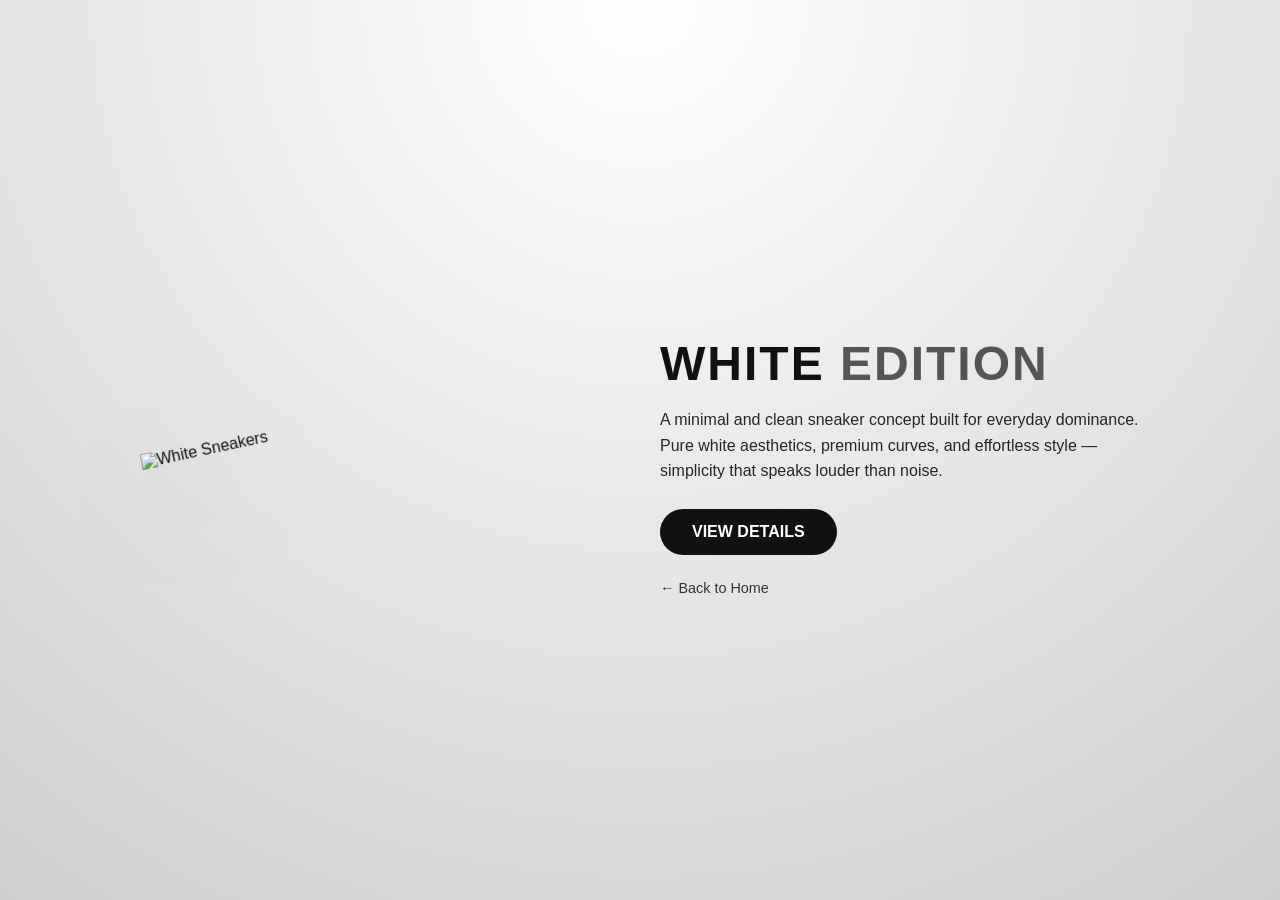
==== white.html @ eaba5e0e "Create white.html" ====
<!DOCTYPE html>
<html lang="en">
<head>
  <meta charset="UTF-8">
  <meta name="viewport" content="width=device-width, initial-scale=1.0">
  <title>White Edition Sneakers</title>

  <style>
    body{
      margin:0;
      font-family: Arial, Helvetica, sans-serif;
      background: radial-gradient(circle at top, #ffffff, #cfcfcf);
      color:#111;
      min-height:100vh;
      display:flex;
      justify-content:center;
      align-items:center;
    }

    .container{
      max-width:1000px;
      width:90%;
      display:grid;
      grid-template-columns: 1fr 1fr;
      gap:40px;
      align-items:center;
    }

    .shoe-box img{
      width:100%;
      max-width:420px;
      transform: rotate(-12deg);
      filter: drop-shadow(0 35px 55px rgba(0,0,0,0.25));
    }

    .content h1{
      font-size:3rem;
      letter-spacing:2px;
      margin-bottom:10px;
    }

    .content h1 span{
      color:#555;
    }

    .content p{
      line-height:1.6;
      opacity:0.9;
      margin-bottom:25px;
    }

    .btn{
      display:inline-block;
      padding:14px 32px;
      background:#111;
      color:#fff;
      text-decoration:none;
      font-weight:bold;
      border-radius:30px;
      transition:0.3s ease;
    }

    .btn:hover{
      background:#000;
      transform:scale(1.05);
    }

    .back{
      margin-top:25px;
      display:block;
      color:#333;
      text-decoration:none;
      font-size:0.9rem;
    }

    .back:hover{
      text-decoration:underline;
    }

    @media(max-width:800px){
      .container{
        grid-template-columns:1fr;
        text-align:center;
      }

      .shoe-box img{
        transform: rotate(-8deg);
        margin:auto;
      }
    }
  </style>
</head>
<body>

  <div class="container">

    <!-- LEFT: SHOE -->
    <div class="shoe-box">
      <img src="white.png" alt="White Sneakers">
    </div>

    <!-- RIGHT: CONTENT -->
    <div class="content">
      <h1>WHITE <span>EDITION</span></h1>

      <p>
        A minimal and clean sneaker concept built for everyday dominance.  
        Pure white aesthetics, premium curves, and effortless style —  
        simplicity that speaks louder than noise.
      </p>

      <a href="#" class="btn">VIEW DETAILS</a>

      <a href="index.html" class="back">← Back to Home</a>
    </div>

  </div>

</body>
</html>
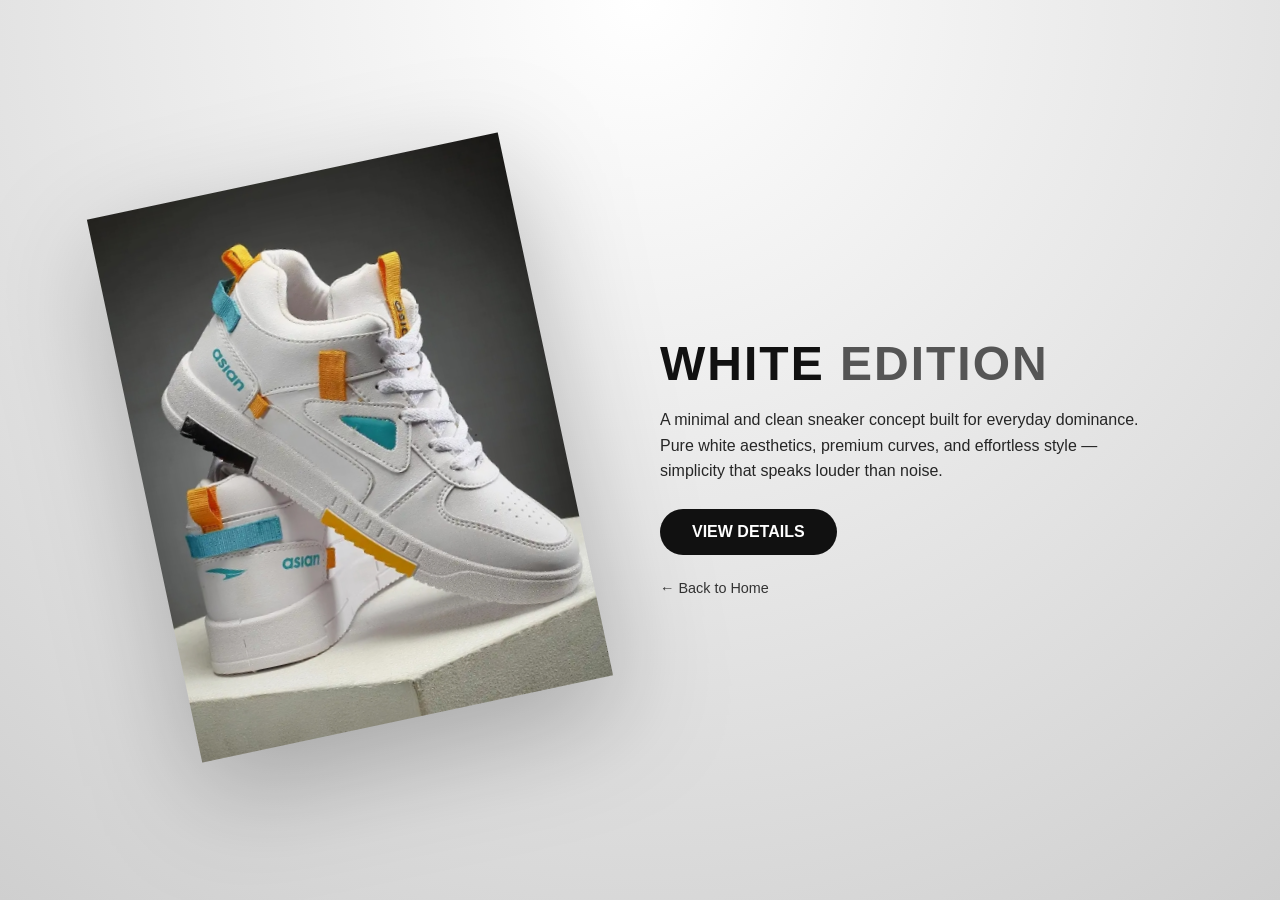
==== commit fbd957e8: "Update white.html" ====
--- a/white.html
+++ b/white.html
@@ -96,7 +96,7 @@
 
     <!-- LEFT: SHOE -->
     <div class="shoe-box">
-      <img src="white.png" alt="White Sneakers">
+      <img src="white.jpg" alt="White Sneakers">
     </div>
 
     <!-- RIGHT: CONTENT -->
